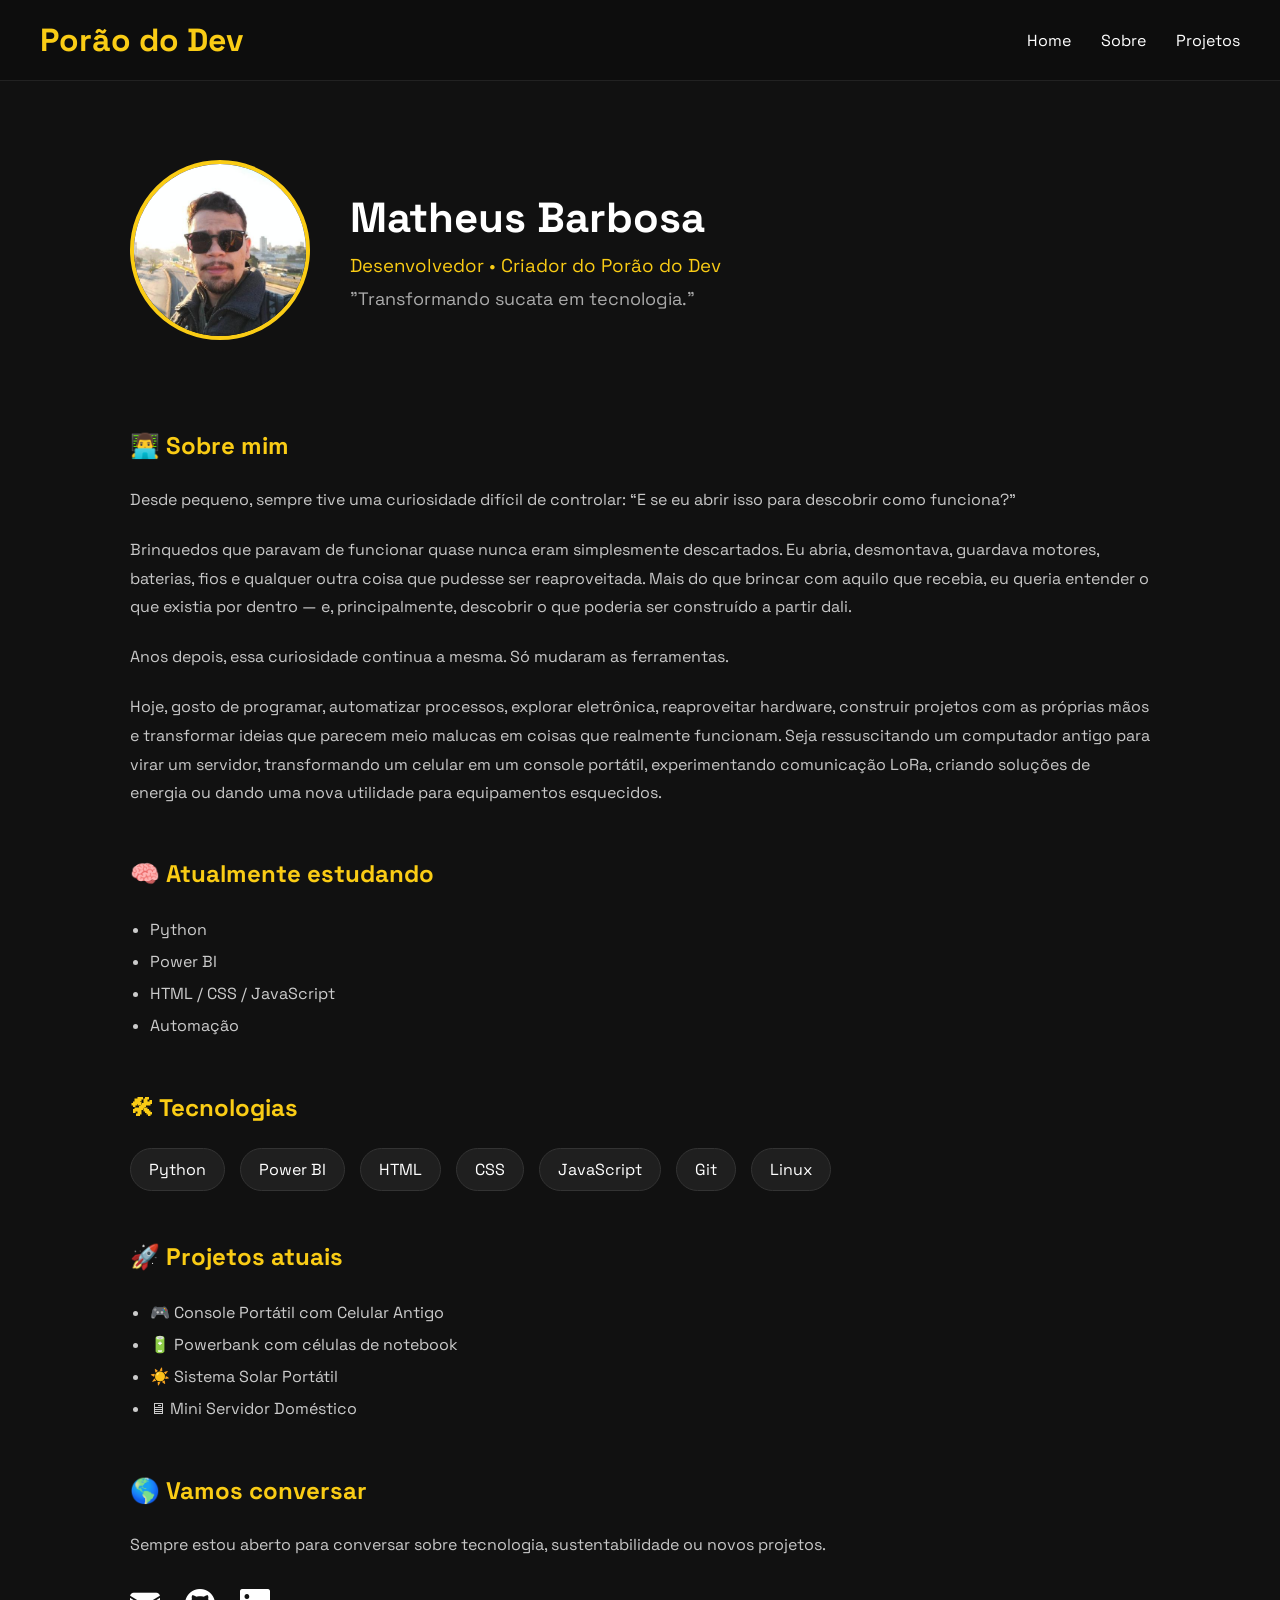
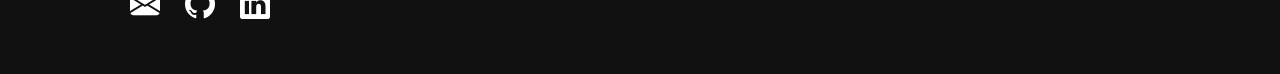
==== Contato.html @ 5081cc71 "Rename Index/Contato.html to Contato.html" ====
<!DOCTYPE html>
<html lang="pt-br">

<head>

<meta charset="UTF-8">
<meta name="viewport" content="width=device-width, initial-scale=1.0">

<title>Contato | Porão do Dev</title>

<link rel="preconnect" href="https://fonts.googleapis.com">
<link rel="preconnect" href="https://fonts.gstatic.com" crossorigin>

<link href="https://fonts.googleapis.com/css2?family=Space+Grotesk:wght@400;600;700&display=swap" rel="stylesheet">

<link rel="stylesheet"
href="https://cdn.jsdelivr.net/npm/bootstrap-icons@1.11.3/font/bootstrap-icons.min.css">

<link rel="stylesheet" href="../Estilo/Contato.css">

</head>

<body>

<header class="header">

    <h1 class="logo">Porão do Dev</h1>

    <nav>

        <a href="../../Porão do Dev/index.html">Home</a>
        <a href="../Index/Sobre.html">Sobre</a>
        <a href="#">Projetos</a>

    </nav>

</header>

<section class="perfil">

    <img src="../Images/Perfil_PorãoDev.jpg" class="foto">

    <div class="perfil-info">

        <h2>Matheus Barbosa</h2>

        <h3>Desenvolvedor • Criador do Porão do Dev</h3>

        <p>"Transformando sucata em tecnologia."</p>

    </div>

</section>

<section class="bloco">

    <h2>👨‍💻 Sobre mim</h2>

    <p>

        Desde pequeno, sempre tive uma curiosidade difícil de controlar: 
        “E se eu abrir isso para descobrir como funciona?”
    </p>
    <br>
    <p>
        Brinquedos que paravam de funcionar quase nunca eram simplesmente
        descartados. Eu abria, desmontava, guardava motores, baterias, 
        fios e qualquer outra coisa que pudesse ser reaproveitada. 
        Mais do que brincar com aquilo que recebia, eu queria entender 
        o que existia por dentro — e, principalmente, descobrir o que 
        poderia ser construído a partir dali.
    </p>   
    <br>
    <p>
        Anos depois, essa curiosidade continua a mesma. Só mudaram as ferramentas.
    </p>
    <br>
    <p>
        Hoje, gosto de programar, automatizar processos, explorar eletrônica, 
        reaproveitar hardware, construir projetos com as próprias mãos e transformar 
        ideias que parecem meio malucas em coisas que realmente funcionam. Seja ressuscitando 
        um computador antigo para virar um servidor, transformando um celular em um console portátil, 
        experimentando comunicação LoRa, criando soluções de energia ou dando uma nova utilidade para 
        equipamentos esquecidos.

    </p>

</section>

<section class="bloco">

    <h2>🧠 Atualmente estudando</h2>

    <ul>

        <li>Python</li>
        <li>Power BI</li>
        <li>HTML / CSS / JavaScript</li>
        <li>Automação</li>

    </ul>

</section>

<section class="bloco">

    <h2>🛠 Tecnologias</h2>

    <div class="skills">

        <span>Python</span>
        <span>Power BI</span>
        <span>HTML</span>
        <span>CSS</span>
        <span>JavaScript</span>
        <span>Git</span>
        <span>Linux</span>

    </div>

</section>

<section class="bloco">

    <h2>🚀 Projetos atuais</h2>

    <ul>

        <li>🎮 Console Portátil com Celular Antigo</li>
        <li>🔋 Powerbank com células de notebook</li>
        <li>☀️ Sistema Solar Portátil</li>
        <li>🖥 Mini Servidor Doméstico</li>

    </ul>

</section>

<section class="bloco">

    <h2>🌎 Vamos conversar</h2>

    <p>

        Sempre estou aberto para conversar sobre tecnologia,
        sustentabilidade ou novos projetos.

    </p>

    <div class="redes">

        <a href="mailto:matheus.felixbarb@gmail.com">
            <i class="bi bi-envelope-fill"></i>
        </a>

        <a href="https://github.com/MatheusBarb19">

            <i class="bi bi-github"></i>

        </a>

        <a href="https://www.linkedin.com/in/matheus-felix-barbosa-658422227">

            <i class="bi bi-linkedin"></i>

        </a>

    </div>

</section>

</body>

</html>
---- Estilo/Contato.css ----
*{
    margin:0;
    padding:0;
    box-sizing:border-box;
}

body{

    background:#111;

    color:white;

    font-family:'Space Grotesk',sans-serif;

}

/* HEADER */

.header{

    position:fixed;

    top:0;

    width:100%;

    display:flex;

    justify-content:space-between;

    align-items:center;

    padding:20px 40px;

    background:#0d0d0d;

    border-bottom:1px solid #222;

    z-index:1000;

}

.logo{

    color:#facc15;

}

.header nav{

    display:flex;

    gap:30px;

}

.header nav a{

    color:white;

    text-decoration:none;

}

.header nav a:hover{

    color:#facc15;

}

/* PERFIL */

.perfil{

    margin-top:120px;

    max-width:1100px;

    margin-inline:auto;

    padding:40px;

    display:flex;

    align-items:center;

    gap:40px;

}

.foto{

    width:180px;

    height:180px;

    border-radius:50%;

    object-fit:cover;

    border:4px solid #facc15;

}

.perfil-info h2{

    font-size:42px;

}

.perfil-info h3{

    margin:10px 0;

    color:#facc15;

    font-weight:400;

}

.perfil-info p{

    color:#aaa;

    font-size:18px;

}

/* BLOCOS */

.bloco{

    max-width:1100px;

    margin:50px auto;

    padding:0 40px;

}

.bloco h2{

    margin-bottom:25px;

    color:#facc15;

}

.bloco p{

    color:#c8c8c8;

    line-height:1.8;

}

.bloco ul{

    margin-left:20px;

    color:#ccc;

    line-height:2;

}

/* SKILLS */

.skills{

    display:flex;

    flex-wrap:wrap;

    gap:15px;

}

.skills span{

    padding:10px 18px;

    background:#1f1f1f;

    border-radius:30px;

    border:1px solid #333;

}

.skills span:hover{

    border-color:#facc15;

}

/* REDES */

.redes{

    margin-top:25px;

    display:flex;

    gap:25px;

}

.redes a{

    color:white;

    font-size:30px;

    transition:.3s;

}

.redes a:hover{

    color:#facc15;

    transform:translateY(-4px);

}
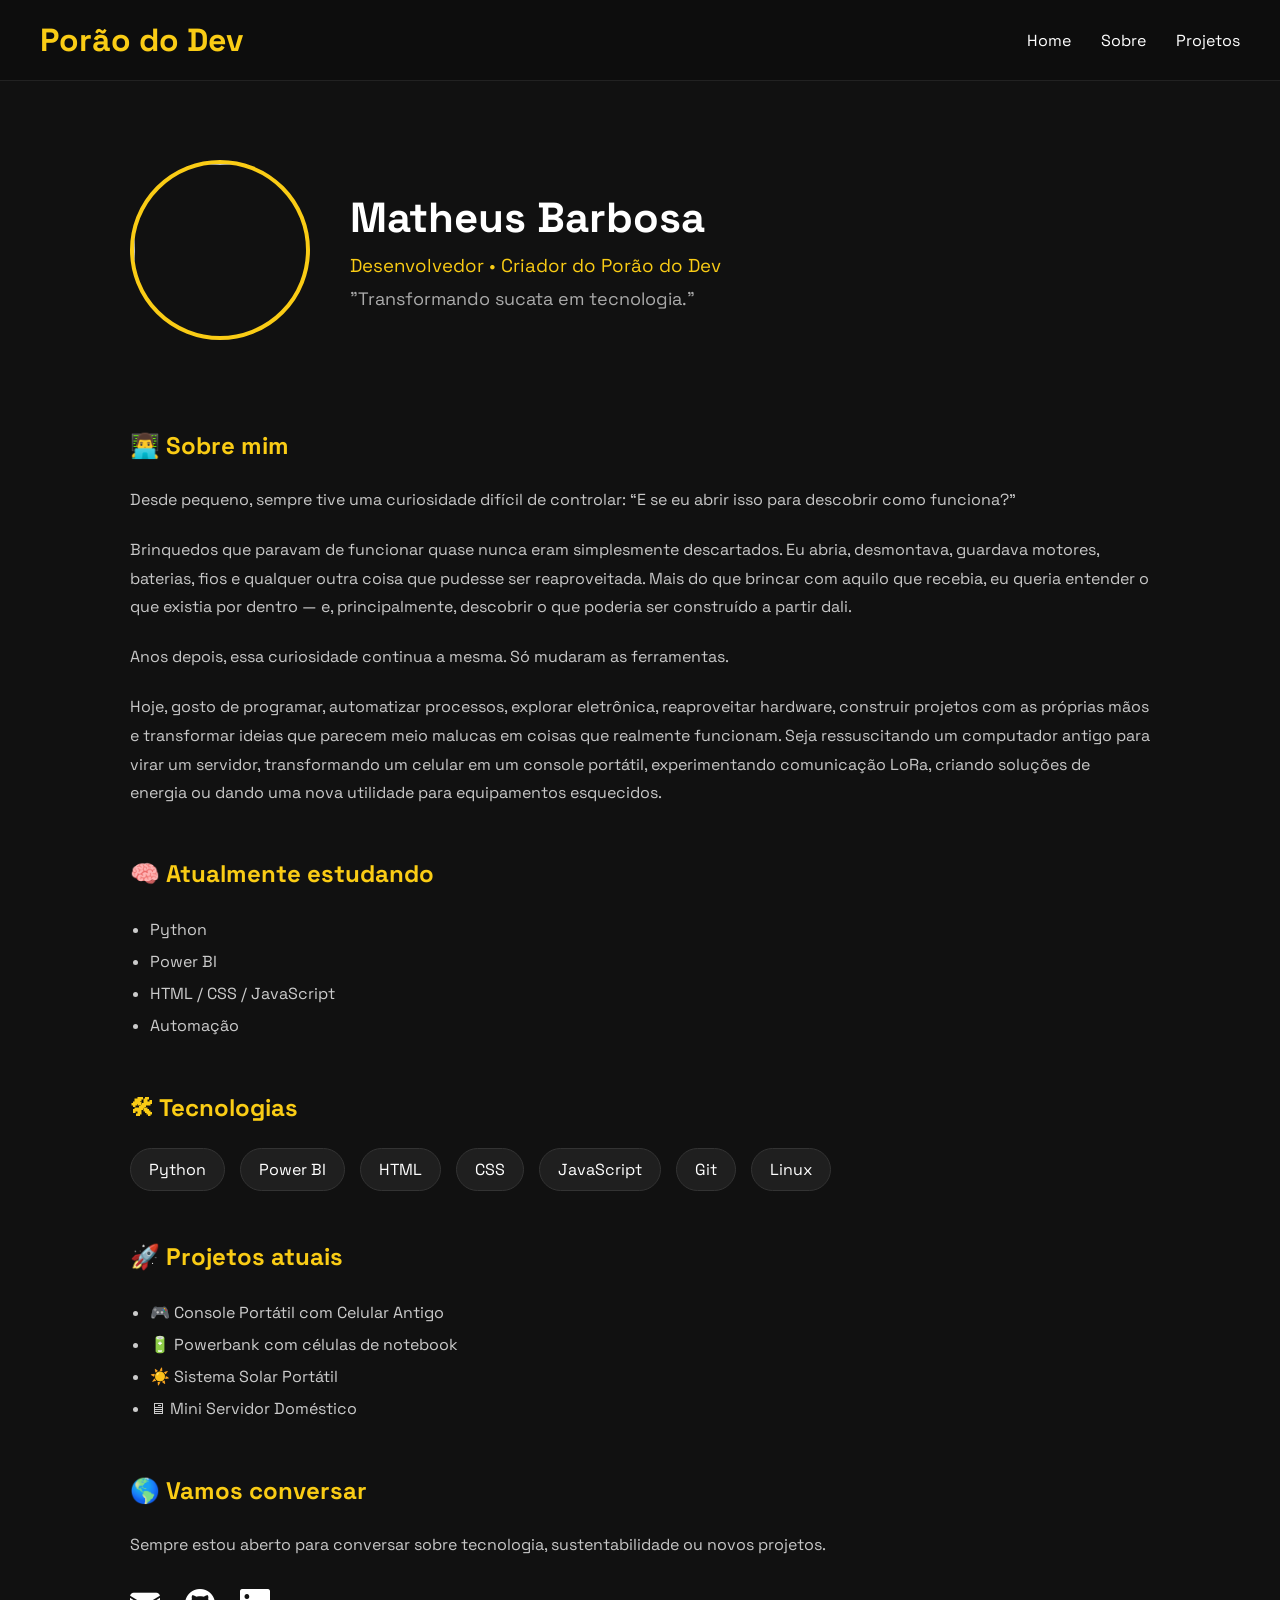
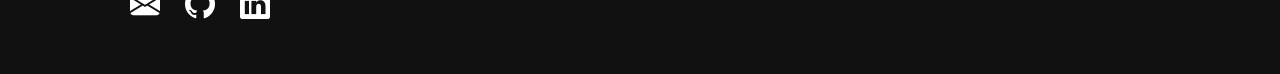
==== commit e4238378: "Update Contato.html" ====
--- a/Contato.html
+++ b/Contato.html
@@ -16,7 +16,7 @@
 <link rel="stylesheet"
 href="https://cdn.jsdelivr.net/npm/bootstrap-icons@1.11.3/font/bootstrap-icons.min.css">
 
-<link rel="stylesheet" href="../Estilo/Contato.css">
+<link rel="stylesheet" href="Estilo/Contato.css">
 
 </head>
 
@@ -28,8 +28,8 @@
 
     <nav>
 
-        <a href="../../Porão do Dev/index.html">Home</a>
-        <a href="../Index/Sobre.html">Sobre</a>
+        <a href="index.html">Home</a>
+        <a href="Sobre.html">Sobre</a>
         <a href="#">Projetos</a>
 
     </nav>
@@ -38,7 +38,7 @@
 
 <section class="perfil">
 
-    <img src="../Images/Perfil_PorãoDev.jpg" class="foto">
+    <img src="https://res.cloudinary.com/oinms7fi/image/upload/v1785512853/Perfil_Por%C3%A3oDev_qryjc2.jpg" class="foto">
 
     <div class="perfil-info">
 
